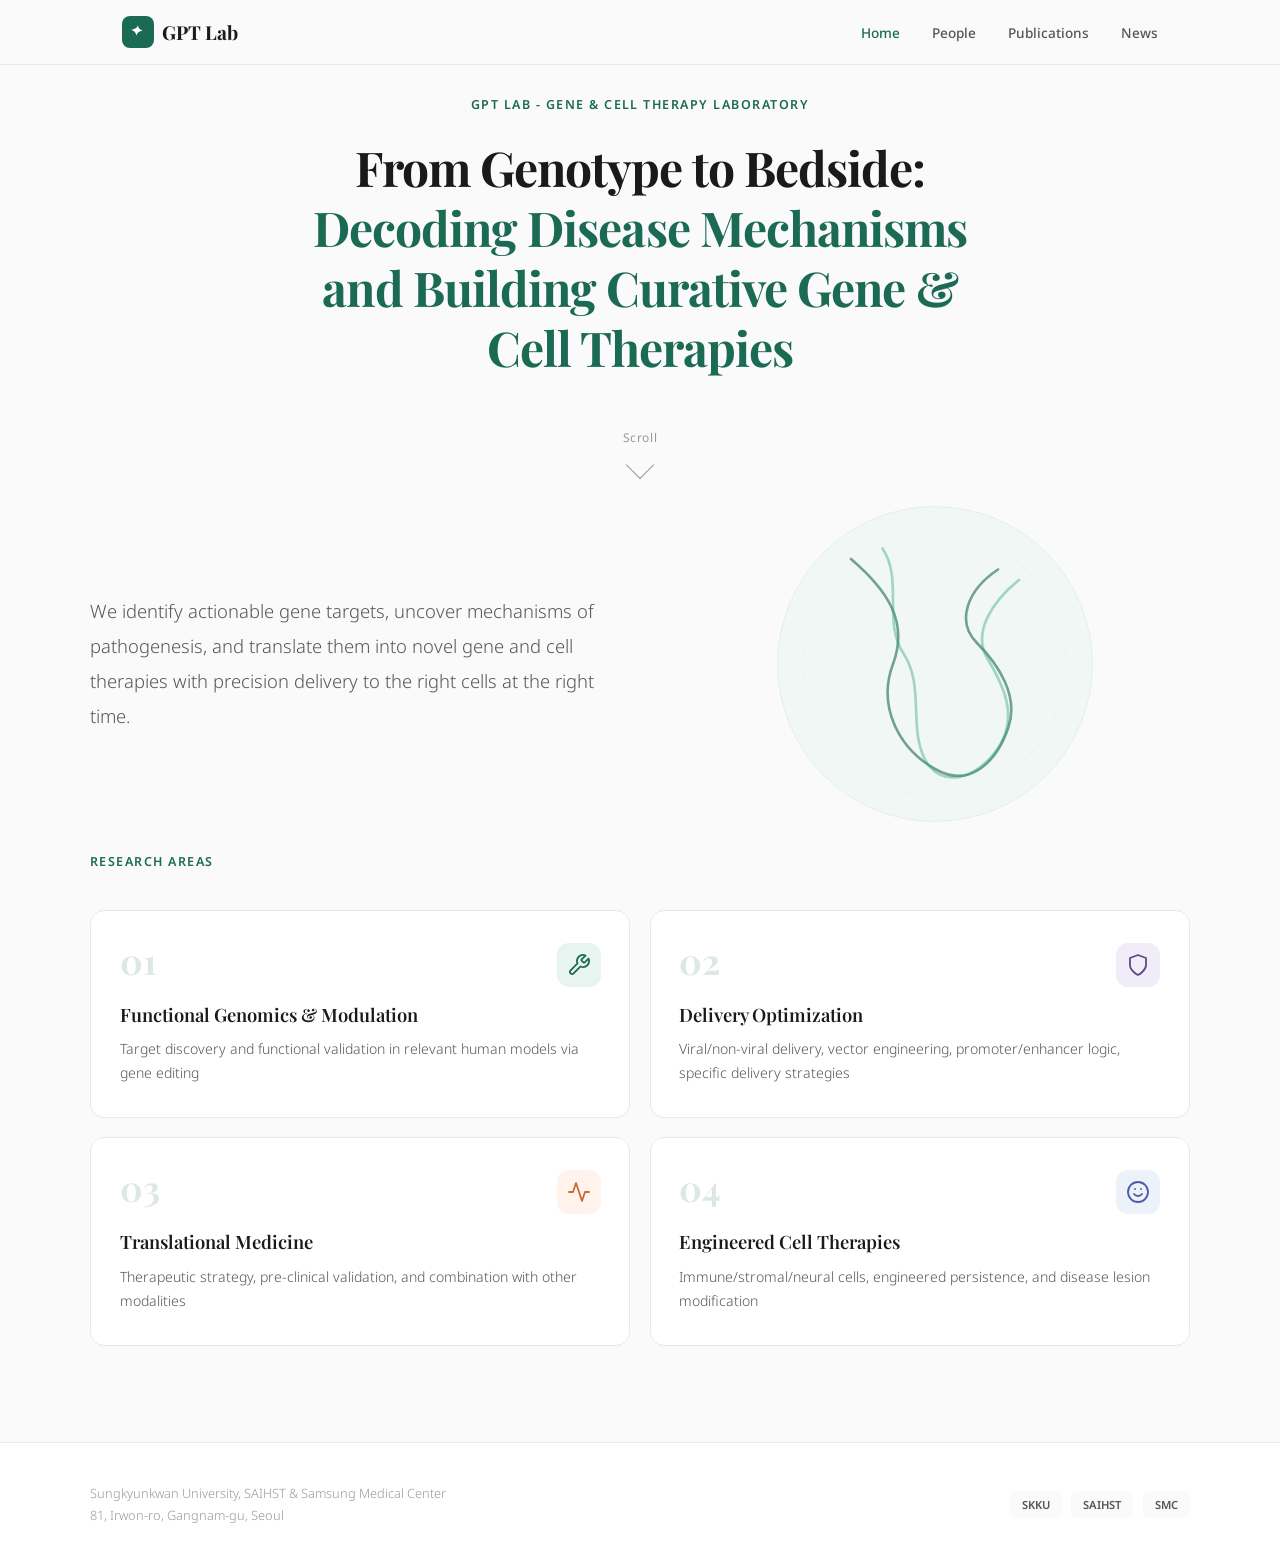
==== docs/index.html @ 5600a5a3 "Add GitHub Pages version with Google Sheets integration - docs/ folder for GitHub Pages hosting - Pu" ====
<!DOCTYPE html>
<html lang="en">
<head>
  <meta charset="UTF-8">
  <meta name="viewport" content="width=device-width, initial-scale=1.0">
  <title>GPT Lab</title>
  <link rel="preconnect" href="https://fonts.googleapis.com">
  <link href="https://fonts.googleapis.com/css2?family=Playfair+Display:wght@500;600;700&family=Noto+Sans:wght@300;400;500;600;700&display=swap" rel="stylesheet">
  <link rel="stylesheet" href="css/styles.css">
</head>
<body>

  <nav>
    <div class="nav-inner">
      <a href="index.html" class="nav-logo">
        <div class="nav-logo-mark"><svg viewBox="0 0 24 24" fill="none"><path d="M12 3C10.5 7 7 8.5 3 9c4 1.5 6.5 4 7 8 .5-4 3.5-6 8-7-4.5-1.5-6-4.5-6-7z" fill="white"/></svg></div>
        <span class="nav-logo-text">GPT Lab</span>
      </a>
      <ul class="nav-links">
        <li><a href="index.html">Home</a></li>
        <li><a href="people.html">People</a></li>
        <li><a href="publications.html">Publications</a></li>
        <li><a href="news.html">News</a></li>
      </ul>
    </div>
  </nav>

  <section class="hero">
    <div class="hero-inner">
      <div class="hero-label">GPT Lab - Gene &amp; Cell Therapy Laboratory</div>
      <h1>From Genotype to Bedside:<br><em>Decoding Disease Mechanisms and Building Curative Gene &amp; Cell Therapies</em></h1>
      <div class="hero-scroll">
        <span>Scroll</span>
        <div class="arrow"></div>
      </div>
    </div>
  </section>

  <section class="desc reveal">
    <div class="desc-inner">
      <div class="desc-text">
        <p>We identify actionable gene targets, uncover mechanisms of pathogenesis, and translate them into novel gene and cell therapies with precision delivery to the right cells at the right time.</p>
      </div>
      <div class="desc-visual">
        <svg viewBox="0 0 400 360" fill="none" xmlns="http://www.w3.org/2000/svg">
          <circle cx="200" cy="180" r="150" fill="#F0F7F4"/>
          <circle cx="200" cy="180" r="150" stroke="#1B6B54" stroke-width="0.5" opacity="0.15"/>
          <circle cx="200" cy="180" r="125" stroke="#1B6B54" stroke-width="0.3" stroke-dasharray="4 6" opacity="0.15"/>
          <g class="fl">
            <path d="M120,80 C155,110 175,140 160,180 C145,220 165,260 200,280 C235,300 260,270 270,240 C280,210 260,180 240,160 C220,140 230,110 260,90" stroke="#1B6B54" stroke-width="2.5" fill="none" stroke-linecap="round" opacity="0.6"/>
            <path d="M150,70 C170,100 150,140 170,170 C190,200 175,240 190,270 C205,300 240,290 260,260 C280,230 265,200 250,175 C235,150 255,120 280,100" stroke="#2E9E7E" stroke-width="2.5" fill="none" stroke-linecap="round" opacity="0.4"/>
          </g>
        </svg>
      </div>
    </div>
  </section>

  <section class="research reveal">
    <div class="research-inner">
      <div class="section-label">Research Areas</div>
      <div class="research-grid">
        <div class="r-card">
          <div class="r-card-top">
            <span class="r-card-num">01</span>
            <div class="r-card-icon icon-green">
              <svg viewBox="0 0 24 24" fill="none" stroke="#1B6B54" stroke-width="1.8" stroke-linecap="round" stroke-linejoin="round"><path d="M14.7 6.3a1 1 0 000 1.4l1.6 1.6a1 1 0 001.4 0l3.77-3.77a6 6 0 01-7.94 7.94l-6.91 6.91a2.12 2.12 0 01-3-3l6.91-6.91a6 6 0 017.94-7.94l-3.76 3.76z"/></svg>
            </div>
          </div>
          <h3>Functional Genomics &amp; Modulation</h3>
          <p>Target discovery and functional validation in relevant human models via gene editing</p>
        </div>
        <div class="r-card">
          <div class="r-card-top">
            <span class="r-card-num">02</span>
            <div class="r-card-icon icon-purple">
              <svg viewBox="0 0 24 24" fill="none" stroke="#5B4A8A" stroke-width="1.8" stroke-linecap="round" stroke-linejoin="round"><path d="M12 22s8-4 8-10V5l-8-3-8 3v7c0 6 8 10 8 10z"/></svg>
            </div>
          </div>
          <h3>Delivery Optimization</h3>
          <p>Viral/non-viral delivery, vector engineering, promoter/enhancer logic, specific delivery strategies</p>
        </div>
        <div class="r-card">
          <div class="r-card-top">
            <span class="r-card-num">03</span>
            <div class="r-card-icon icon-orange">
              <svg viewBox="0 0 24 24" fill="none" stroke="#C7693D" stroke-width="1.8" stroke-linecap="round" stroke-linejoin="round"><path d="M22 12h-4l-3 9L9 3l-3 9H2"/></svg>
            </div>
          </div>
          <h3>Translational Medicine</h3>
          <p>Therapeutic strategy, pre-clinical validation, and combination with other modalities</p>
        </div>
        <div class="r-card">
          <div class="r-card-top">
            <span class="r-card-num">04</span>
            <div class="r-card-icon icon-blue">
              <svg viewBox="0 0 24 24" fill="none" stroke="#4A5BA8" stroke-width="1.8" stroke-linecap="round" stroke-linejoin="round"><circle cx="12" cy="12" r="10"/><path d="M8 14s1.5 2 4 2 4-2 4-2"/><line x1="9" y1="9" x2="9.01" y2="9"/><line x1="15" y1="9" x2="15.01" y2="9"/></svg>
            </div>
          </div>
          <h3>Engineered Cell Therapies</h3>
          <p>Immune/stromal/neural cells, engineered persistence, and disease lesion modification</p>
        </div>
      </div>
    </div>
  </section>

  <footer>
    <div class="footer-inner">
      <div class="footer-info">
        <p>Sungkyunkwan University, SAIHST &amp; Samsung Medical Center<br>81, Irwon-ro, Gangnam-gu, Seoul</p>
      </div>
      <div class="footer-logos">
        <span class="footer-badge">SKKU</span>
        <span class="footer-badge">SAIHST</span>
        <span class="footer-badge">SMC</span>
      </div>
    </div>
  </footer>

  <script src="js/app.js"></script>
</body>
</html>
---- docs/css/styles.css ----
:root {
  --bg: #FAFAFA;
  --white: #FFFFFF;
  --fg: #1A1A1A;
  --fg-sub: #555555;
  --fg-light: #999999;
  --accent: #1B6B54;
  --accent-light: #E8F4EF;
  --accent-dark: #0F4D3A;
  --border: #E8E8E8;
  --danger: #D32F2F;
  --serif: 'Playfair Display', Georgia, serif;
  --sans: 'Noto Sans', -apple-system, sans-serif;
}

* { margin:0; padding:0; box-sizing:border-box; }
html { scroll-behavior:smooth; }
body { font-family:var(--sans); background:var(--bg); color:var(--fg); -webkit-font-smoothing:antialiased; }

/* Nav */
nav { position:fixed; top:0; width:100%; z-index:1000; background:rgba(250,250,250,0.92); backdrop-filter:blur(16px); -webkit-backdrop-filter:blur(16px); border-bottom:1px solid var(--border); }
.nav-inner { max-width:1100px; margin:0 auto; padding:0 2rem; height:64px; display:flex; align-items:center; justify-content:space-between; }
.nav-logo { display:flex; align-items:center; gap:0.5rem; text-decoration:none; }
.nav-logo-mark { width:32px; height:32px; background:var(--accent); border-radius:8px; display:flex; align-items:center; justify-content:center; }
.nav-logo-mark svg { width:18px; height:18px; }
.nav-logo-text { font-family:var(--serif); font-size:1.2rem; font-weight:700; color:var(--fg); }
.nav-links { display:flex; align-items:center; gap:2rem; list-style:none; }
.nav-links a { font-size:0.85rem; font-weight:500; color:var(--fg-sub); text-decoration:none; transition:color 0.2s; }
.nav-links a:hover, .nav-links a.active { color:var(--accent); }

/* Hero */
.hero { display:flex; align-items:center; justify-content:center; text-align:center; padding:6rem 2rem 0; }
.hero-inner { max-width:700px; }
.hero-label { font-size:0.78rem; font-weight:600; letter-spacing:0.12em; text-transform:uppercase; color:var(--accent); margin-bottom:1.5rem; opacity:0; animation:fadeUp .7s ease .2s forwards; }
.hero h1 { font-family:var(--serif); font-size:clamp(2rem,4.5vw,3rem); font-weight:700; line-height:1.25; color:var(--fg); letter-spacing:-0.02em; opacity:0; animation:fadeUp .7s ease .4s forwards; }
.hero h1 em { font-style:normal; color:var(--accent); }
.hero-scroll { margin-top:3rem; opacity:0; animation:fadeUp .7s ease .8s forwards; }
.hero-scroll span { font-size:0.75rem; color:var(--fg-light); letter-spacing:0.05em; }
.hero-scroll .arrow { display:block; margin:0.5rem auto 0; width:20px; height:20px; border-right:1.5px solid var(--fg-light); border-bottom:1.5px solid var(--fg-light); transform:rotate(45deg); animation:bounce 2s infinite; }

@keyframes bounce { 0%,100%{ transform:translateY(0) rotate(45deg); } 50%{ transform:translateY(6px) rotate(45deg); } }
@keyframes fadeUp { from{opacity:0;transform:translateY(24px)} to{opacity:1;transform:translateY(0)} }

/* Description section */
.desc { display:flex; align-items:center; padding:0 2rem; }
.desc-inner { max-width:1100px; margin:0 auto; display:grid; grid-template-columns:1fr 1fr; gap:5rem; align-items:center; }
.desc-text p { font-size:1.15rem; font-weight:300; color:var(--fg-sub); line-height:1.9; }
.desc-visual { display:flex; align-items:center; justify-content:center; }
.desc-visual svg { width:100%; max-width:420px; }

/* Research */
.research { display:flex; flex-direction:column; justify-content:center; padding:0 2rem 2rem; }
.research-inner { max-width:1100px; margin:0 auto; width:100%; }
.section-label { font-size:0.78rem; font-weight:600; letter-spacing:0.12em; text-transform:uppercase; color:var(--accent); margin-bottom:2.5rem; }
.research-grid { display:grid; grid-template-columns:repeat(2,1fr); gap:1.2rem; }
.r-card { background:var(--white); border:1px solid var(--border); border-radius:14px; padding:2rem 1.8rem; transition:transform .25s, box-shadow .25s; position:relative; overflow:hidden; }
.r-card:hover { transform:translateY(-4px); box-shadow:0 12px 36px rgba(0,0,0,0.06); }
.r-card-top { display:flex; align-items:flex-start; justify-content:space-between; margin-bottom:1rem; }
.r-card-num { font-family:var(--serif); font-size:2.2rem; font-weight:700; color:var(--accent); opacity:0.15; line-height:1; }
.r-card-icon { width:44px; height:44px; border-radius:12px; display:flex; align-items:center; justify-content:center; }
.r-card-icon svg { width:24px; height:24px; }
.r-card h3 { font-family:var(--serif); font-size:1.15rem; font-weight:600; color:var(--fg); margin-bottom:0.6rem; line-height:1.35; }
.r-card p { font-size:0.88rem; font-weight:300; color:var(--fg-sub); line-height:1.7; }
.icon-green { background:var(--accent-light); }
.icon-purple { background:#F0ECF8; }
.icon-orange { background:#FFF3EC; }
.icon-blue { background:#ECF1FA; }

/* Page hero */
.page-hero { max-width:800px; margin:0 auto; padding:7rem 2rem 2rem; display:flex; justify-content:space-between; align-items:flex-end; }
.page-hero .label { font-size:0.78rem; font-weight:600; letter-spacing:0.12em; text-transform:uppercase; color:var(--accent); margin-bottom:0.8rem; }
.page-hero h1 { font-family:var(--serif); font-size:2rem; font-weight:700; color:var(--fg); margin-bottom:0.6rem; }
.page-hero .note { font-size:0.85rem; font-weight:300; color:var(--fg-sub); }
.page-hero .note strong { font-weight:700; }

/* People page hero */
.page-hero-center { max-width:1100px; margin:0 auto; padding:8rem 2rem 4rem; text-align:center; }
.page-hero-center h1 { font-family:var(--serif); font-style:italic; font-size:clamp(1.5rem,3.5vw,2.2rem); font-weight:500; line-height:1.4; color:var(--fg); max-width:650px; margin:0 auto; }

/* Buttons */
.btn-add { background:var(--accent); color:white; border:none; padding:0.6rem 1.2rem; border-radius:8px; font-size:0.85rem; font-weight:500; cursor:pointer; transition:background 0.2s; }
.btn-add:hover { background:var(--accent-dark); }

/* Publications */
.pub-section { max-width:800px; margin:0 auto; padding:2rem 2rem 0; }
.year-heading { font-family:var(--serif); font-size:1.5rem; font-weight:700; color:var(--accent); margin-bottom:1.2rem; padding-bottom:0.5rem; border-bottom:2px solid var(--accent-light); }
.pub-list { list-style:none; }
.pub-item { padding:1rem 0; border-bottom:1px solid var(--border); font-size:0.88rem; font-weight:300; color:var(--fg-sub); line-height:1.75; position:relative; }
.pub-item:last-child { border-bottom:none; }
.pub-item strong { font-weight:700; color:var(--fg); }
.pub-item em { font-style:italic; }
.pub-item a.pub-link { display:inline-block; margin-top:0.3rem; font-size:0.78rem; font-weight:500; color:var(--accent); text-decoration:none; border-bottom:1px solid transparent; transition:border-color 0.2s; }
.pub-item a.pub-link:hover { border-color:var(--accent); }
.pub-actions { position:absolute; top:1rem; right:0; display:none; gap:0.5rem; }
.pub-item:hover .pub-actions { display:flex; }
.btn-edit, .btn-delete { padding:0.3rem 0.6rem; border-radius:4px; font-size:0.7rem; border:none; cursor:pointer; transition:opacity 0.2s; }
.btn-edit { background:var(--accent-light); color:var(--accent); }
.btn-delete { background:#FFEBEE; color:var(--danger); }
.btn-edit:hover, .btn-delete:hover { opacity:0.8; }

/* News */
.news-section { max-width:800px; margin:0 auto; padding:2rem; }
.news-grid { display:flex; flex-direction:column; gap:1.5rem; }
.news-card { background:var(--white); border:1px solid var(--border); border-radius:14px; padding:1.5rem; position:relative; transition:transform .25s, box-shadow .25s; }
.news-card:hover { transform:translateY(-2px); box-shadow:0 8px 24px rgba(0,0,0,0.05); }
.news-card-content { display:flex; gap:1.5rem; }
.news-card-image { width:120px; height:120px; border-radius:8px; object-fit:cover; flex-shrink:0; }
.news-card-text { flex:1; }
.news-card h3 { font-family:var(--serif); font-size:1.1rem; font-weight:600; color:var(--fg); margin-bottom:0.5rem; }
.news-card p { font-size:0.88rem; font-weight:300; color:var(--fg-sub); line-height:1.7; }
.news-card .date { font-size:0.75rem; color:var(--fg-light); margin-top:0.5rem; }
.news-actions { position:absolute; top:1rem; right:1rem; display:none; gap:0.5rem; }
.news-card:hover .news-actions { display:flex; }

/* People */
.pi-section { max-width:1100px; margin:0 auto; padding:3rem 2rem 4rem; display:grid; grid-template-columns:320px 1fr; gap:3rem; align-items:start; }
.pi-photo { width:100%; aspect-ratio:3/4; background:var(--border); border-radius:14px; display:flex; align-items:center; justify-content:center; overflow:hidden; }
.pi-photo img { width:100%; height:100%; object-fit:cover; }
.pi-info { padding-top:0.5rem; }
.pi-info .pi-role { font-size:0.78rem; font-weight:600; letter-spacing:0.1em; text-transform:uppercase; color:var(--accent); margin-bottom:0.5rem; }
.pi-info h2 { font-family:var(--serif); font-size:1.8rem; font-weight:700; color:var(--fg); margin-bottom:1rem; }
.pi-info p { font-size:0.95rem; font-weight:300; color:var(--fg-sub); line-height:1.8; }
.members { max-width:1100px; margin:0 auto; padding:3rem 2rem; }
.members-header { margin-bottom:1rem; }
.members-header .label { font-size:0.78rem; font-weight:600; letter-spacing:0.12em; text-transform:uppercase; color:var(--accent); margin-bottom:0.5rem; }
.members-header p { font-size:0.95rem; font-weight:300; color:var(--fg-sub); line-height:1.7; max-width:600px; }
.members-grid { display:grid; grid-template-columns:repeat(4,1fr); gap:1.5rem; margin-top:2rem; }
.member-card { text-align:center; }
.member-photo { width:100%; aspect-ratio:1; background:var(--border); border-radius:12px; margin-bottom:0.8rem; display:flex; align-items:center; justify-content:center; overflow:hidden; }
.member-photo img { width:100%; height:100%; object-fit:cover; }
.member-card h4 { font-size:0.92rem; font-weight:600; color:var(--fg); margin-bottom:0.2rem; }
.member-card span { font-size:0.78rem; font-weight:300; color:var(--fg-sub); }
.recruit { max-width:1100px; margin:3rem auto 0; padding:0 2rem 5rem; }
.recruit-box { background:var(--accent); border-radius:16px; padding:3rem; text-align:center; position:relative; overflow:hidden; }
.recruit-box h3 { font-family:var(--serif); font-size:1.4rem; font-weight:700; color:white; margin-bottom:0.6rem; position:relative; z-index:1; }
.recruit-box a { display:inline-block; margin-top:1rem; font-size:0.9rem; font-weight:500; color:white; text-decoration:none; border-bottom:1px solid rgba(255,255,255,0.5); padding-bottom:2px; position:relative; z-index:1; }
.recruit-box a:hover { border-color:white; }

/* Modal */
.modal-overlay { display:none; position:fixed; top:0; left:0; right:0; bottom:0; background:rgba(0,0,0,0.5); z-index:2000; align-items:center; justify-content:center; }
.modal-overlay.active { display:flex; }
.modal { background:white; border-radius:16px; padding:2rem; width:90%; max-width:600px; max-height:90vh; overflow-y:auto; }
.modal h2 { font-family:var(--serif); font-size:1.4rem; margin-bottom:1.5rem; }
.form-group { margin-bottom:1rem; }
.form-group label { display:block; font-size:0.85rem; font-weight:500; margin-bottom:0.4rem; color:var(--fg); }
.form-group input, .form-group textarea, .form-group select { width:100%; padding:0.7rem; border:1px solid var(--border); border-radius:8px; font-size:0.9rem; font-family:var(--sans); }
.form-group textarea { min-height:120px; resize:vertical; }
.form-group input:focus, .form-group textarea:focus, .form-group select:focus { outline:none; border-color:var(--accent); }
.form-hint { font-size:0.75rem; color:var(--fg-light); margin-top:0.3rem; }
.modal-actions { display:flex; gap:0.8rem; margin-top:1.5rem; justify-content:flex-end; }
.btn-cancel { padding:0.7rem 1.2rem; border:1px solid var(--border); background:white; border-radius:8px; font-size:0.85rem; cursor:pointer; transition:background 0.2s; }
.btn-cancel:hover { background:var(--bg); }
.btn-save { padding:0.7rem 1.2rem; border:none; background:var(--accent); color:white; border-radius:8px; font-size:0.85rem; font-weight:500; cursor:pointer; transition:background 0.2s; }
.btn-save:hover { background:var(--accent-dark); }
.btn-save:disabled { background:var(--fg-light); cursor:not-allowed; }
.password-modal .modal { max-width:360px; text-align:center; }
.password-modal input { text-align:center; }

/* Loading */
.loading { text-align:center; padding:3rem; color:var(--fg-light); font-size:0.9rem; }

/* Footer */
footer { border-top:1px solid var(--border); background:var(--white); padding:2.5rem 2rem; margin-top:4rem; }
.footer-inner { max-width:1100px; margin:0 auto; display:flex; justify-content:space-between; align-items:center; }
.footer-info p { font-size:0.8rem; color:var(--fg-light); font-weight:300; line-height:1.7; }
.footer-logos { display:flex; gap:0.6rem; }
.footer-badge { font-size:0.7rem; font-weight:600; color:var(--fg-sub); background:var(--bg); padding:0.35rem 0.75rem; border-radius:6px; }

/* Animations */
.reveal { opacity:0; transform:translateY(28px); transition:opacity .7s ease, transform .7s ease; }
.reveal.visible { opacity:1; transform:translateY(0); }
@keyframes float { 0%,100%{transform:translateY(0)} 50%{transform:translateY(-6px)} }
.fl { animation:float 5s ease-in-out infinite; }

/* Responsive */
@media(max-width:800px){
  .desc-inner { grid-template-columns:1fr; gap:3rem; text-align:center; }
  .desc-visual { order:-1; }
  .desc-visual svg { max-width:280px; }
  .research-grid { grid-template-columns:1fr; }
  .hero h1 { font-size:1.8rem; }
  .footer-inner { flex-direction:column; gap:1rem; text-align:center; }
  .pi-section { grid-template-columns:1fr; }
  .pi-photo { max-width:280px; margin:0 auto; }
  .members-grid { grid-template-columns:repeat(2,1fr); }
  .news-card-content { flex-direction:column; }
  .news-card-image { width:100%; height:200px; }
}
@media(max-width:600px){
  .page-hero { flex-direction:column; align-items:flex-start; gap:1rem; }
  .page-hero h1 { font-size:1.5rem; }
  .year-heading { font-size:1.2rem; }
  .nav-links { gap:1.2rem; }
  .nav-links a { font-size:0.78rem; }
  .pub-actions { display:flex; position:static; margin-top:0.5rem; }
  .news-actions { display:flex; position:static; margin-top:0.5rem; }
  .members-grid { grid-template-columns:1fr 1fr; gap:1rem; }
}
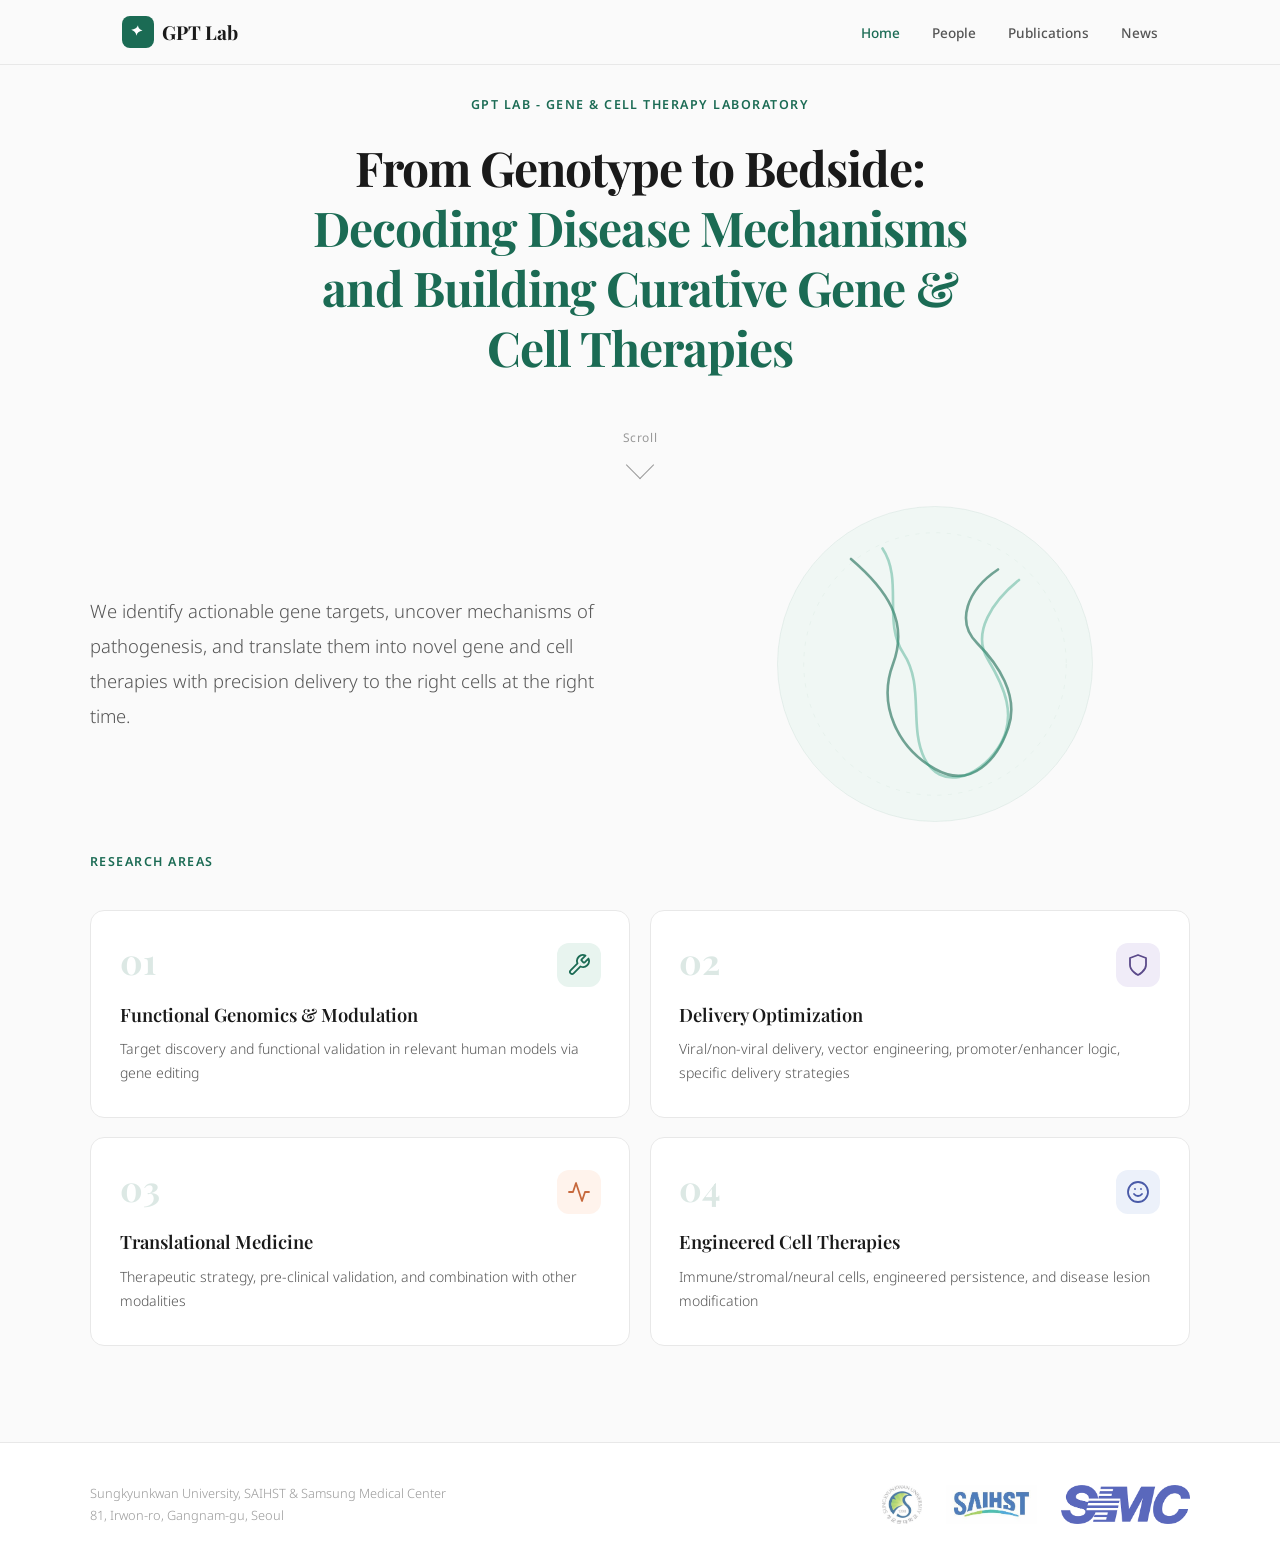
==== commit 8030b11b: "Replace footer text badges with logo images Add SKKU, SAIHST, SMC logo images to footer with hover e" ====
--- a/docs/index.html
+++ b/docs/index.html
@@ -109,9 +109,9 @@
         <p>Sungkyunkwan University, SAIHST &amp; Samsung Medical Center<br>81, Irwon-ro, Gangnam-gu, Seoul</p>
       </div>
       <div class="footer-logos">
-        <span class="footer-badge">SKKU</span>
-        <span class="footer-badge">SAIHST</span>
-        <span class="footer-badge">SMC</span>
+        <img src="images/skku-logo.jpeg" alt="SKKU" class="footer-logo">
+        <img src="images/saihst-logo.jpeg" alt="SAIHST" class="footer-logo">
+        <img src="images/smc-logo.png" alt="SMC" class="footer-logo">
       </div>
     </div>
   </footer>
--- a/docs/css/styles.css
+++ b/docs/css/styles.css
@@ -101,16 +101,27 @@
 /* News */
 .news-section { max-width:800px; margin:0 auto; padding:2rem; }
 .news-grid { display:flex; flex-direction:column; gap:1.5rem; }
-.news-card { background:var(--white); border:1px solid var(--border); border-radius:14px; padding:1.5rem; position:relative; transition:transform .25s, box-shadow .25s; }
+.news-card { background:var(--white); border:1px solid var(--border); border-radius:14px; overflow:hidden; position:relative; transition:transform .25s, box-shadow .25s; }
 .news-card:hover { transform:translateY(-2px); box-shadow:0 8px 24px rgba(0,0,0,0.05); }
-.news-card-content { display:flex; gap:1.5rem; }
-.news-card-image { width:120px; height:120px; border-radius:8px; object-fit:cover; flex-shrink:0; }
+.news-card-hero { width:100%; aspect-ratio:16/9; overflow:hidden; background:var(--border); }
+.news-card-hero img { width:100%; height:100%; object-fit:cover; transition:transform .3s; }
+.news-card:hover .news-card-hero img { transform:scale(1.03); }
+.news-card-body { padding:1.5rem; position:relative; }
 .news-card-text { flex:1; }
-.news-card h3 { font-family:var(--serif); font-size:1.1rem; font-weight:600; color:var(--fg); margin-bottom:0.5rem; }
-.news-card p { font-size:0.88rem; font-weight:300; color:var(--fg-sub); line-height:1.7; }
-.news-card .date { font-size:0.75rem; color:var(--fg-light); margin-top:0.5rem; }
+.news-card h3 { font-family:var(--serif); font-size:1.2rem; font-weight:600; color:var(--fg); margin-bottom:0.6rem; line-height:1.4; }
+.news-card.has-image h3 { font-size:1.3rem; }
+.news-card p { font-size:0.9rem; font-weight:300; color:var(--fg-sub); line-height:1.75; }
+.news-card .date { font-size:0.78rem; color:var(--fg-light); margin-top:0.8rem; }
 .news-actions { position:absolute; top:1rem; right:1rem; display:none; gap:0.5rem; }
 .news-card:hover .news-actions { display:flex; }
+.news-card.has-image .news-actions { top:auto; bottom:1rem; }
+
+/* Empty State */
+.empty-state { text-align:center; padding:5rem 2rem; }
+.empty-state-icon { width:80px; height:80px; margin:0 auto 1.5rem; background:var(--accent-light); border-radius:50%; display:flex; align-items:center; justify-content:center; }
+.empty-state-icon svg { width:36px; height:36px; color:var(--accent); }
+.empty-state h3 { font-family:var(--serif); font-size:1.3rem; font-weight:600; color:var(--fg); margin-bottom:0.5rem; }
+.empty-state p { font-size:0.9rem; color:var(--fg-sub); font-weight:300; }
 
 /* People */
 .pi-section { max-width:1100px; margin:0 auto; padding:3rem 2rem 4rem; display:grid; grid-template-columns:320px 1fr; gap:3rem; align-items:start; }
@@ -163,8 +174,9 @@
 footer { border-top:1px solid var(--border); background:var(--white); padding:2.5rem 2rem; margin-top:4rem; }
 .footer-inner { max-width:1100px; margin:0 auto; display:flex; justify-content:space-between; align-items:center; }
 .footer-info p { font-size:0.8rem; color:var(--fg-light); font-weight:300; line-height:1.7; }
-.footer-logos { display:flex; gap:0.6rem; }
-.footer-badge { font-size:0.7rem; font-weight:600; color:var(--fg-sub); background:var(--bg); padding:0.35rem 0.75rem; border-radius:6px; }
+.footer-logos { display:flex; align-items:center; gap:1.5rem; }
+.footer-logo { height:40px; width:auto; object-fit:contain; opacity:0.7; transition:opacity 0.2s; }
+.footer-logo:hover { opacity:1; }
 
 /* Animations */
 .reveal { opacity:0; transform:translateY(28px); transition:opacity .7s ease, transform .7s ease; }
@@ -183,8 +195,7 @@
   .pi-section { grid-template-columns:1fr; }
   .pi-photo { max-width:280px; margin:0 auto; }
   .members-grid { grid-template-columns:repeat(2,1fr); }
-  .news-card-content { flex-direction:column; }
-  .news-card-image { width:100%; height:200px; }
+  .news-card-hero { aspect-ratio:4/3; }
 }
 @media(max-width:600px){
   .page-hero { flex-direction:column; align-items:flex-start; gap:1rem; }
